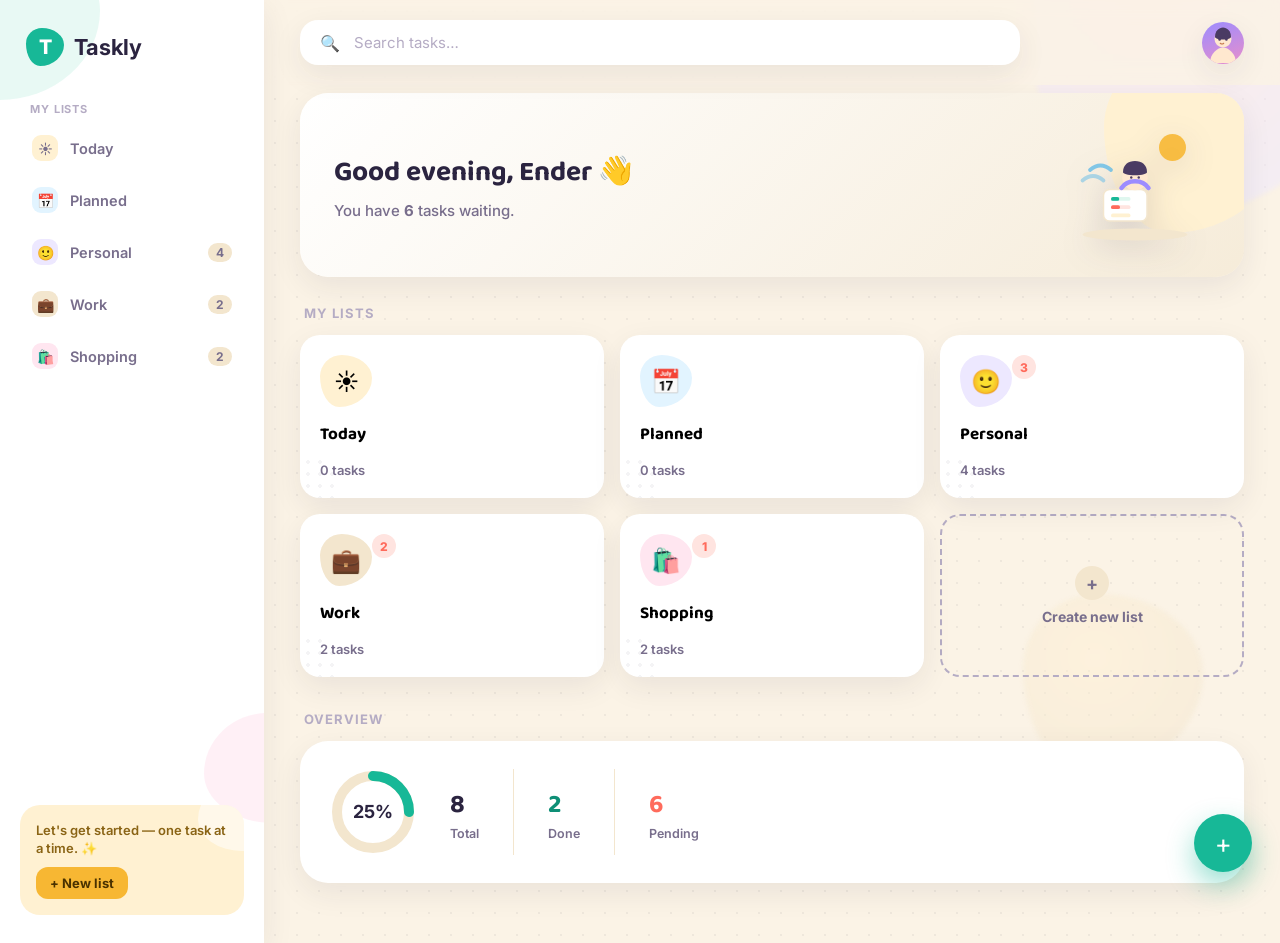
==== frontend/index.html @ c22b051a "refactor: full project restructure — web-first architecture - Remove legacy Python CustomTkinter GUI" ====
<!DOCTYPE html>
<html lang="en">
<head>
  <meta charset="UTF-8">
  <meta name="viewport" content="width=device-width, initial-scale=1.0">
  <title>Taskly — Get Organized Your Life</title>
  <meta name="description" content="Taskly — A beautiful, fast task manager with lists, priorities, due dates, and a premium cream pastel design.">

  <!-- Fonts -->
  <link rel="preconnect" href="https://fonts.googleapis.com">
  <link href="https://fonts.googleapis.com/css2?family=Baloo+2:wght@500;600;700;800&family=Inter:wght@400;500;600;700;800&display=swap" rel="stylesheet">

  <!-- Styles -->
  <link rel="stylesheet" href="style.css">
</head>
<body>

<!-- ─── Ambient Background Decoration ─────────────────────── -->
<div class="bg-decor" aria-hidden="true">
  <span class="b1"></span>
  <span class="b2"></span>
  <span class="b3"></span>
</div>

<!-- ═══════════════════════════════════════════════════════════
     APP SHELL
═══════════════════════════════════════════════════════════ -->
<div id="app">
  <!-- Mobile overlay backdrop -->
  <div class="overlay" id="overlay"></div>

  <!-- ─── Sidebar Navigation ──────────────────────────────── -->
  <aside class="sidebar" id="sidebar">
    <!-- Brand / Logo -->
    <div style="display:flex;align-items:center;">
      <div class="brand">
        <div class="blob mark">T</div>
        <span>Taskly</span>
      </div>
      <button class="drawer-close" id="drawerClose">✕</button>
    </div>

    <!-- My Lists — injected by renderNav() -->
    <div class="nav-group" id="navLists">
      <div class="nav-label">My Lists</div>
    </div>

    <!-- Sidebar footer: motivation + new list button -->
    <div class="sidebar-footer">
      <p id="footerMotivation">Keep the streak going! 🔥</p>
      <button id="addListBtn">+ New list</button>
    </div>
  </aside>

  <!-- ─── Main Column ─────────────────────────────────────── -->
  <div class="main">

    <!-- ─── Topbar ──────────────────────────────────────── -->
    <div class="topbar">
      <div class="topbar-inner">
        <!-- Mobile hamburger -->
        <button class="hamburger" id="hamburger">☰</button>

        <!-- Search bar -->
        <div class="search">
          <span>🔍</span>
          <input type="text" id="searchInput" placeholder="Search tasks…" aria-label="Search tasks">
        </div>

        <div class="spacer"></div>

        <!-- Avatar / Profile trigger -->
        <div class="avatar" id="avatarBtn" title="Ender Profile" role="button" tabindex="0" aria-haspopup="true">
          <svg viewBox="0 0 42 42" xmlns="http://www.w3.org/2000/svg" aria-hidden="true">
            <circle cx="21" cy="17" r="8.5" fill="#FFE8CF"/>
            <path d="M8 41c0-9.4 7.7-15.5 13-15.5S34 31.6 34 41Z" fill="#FFE8CF"/>
            <path d="M13 15c0-6 4-9.5 8-9.5s8 3.5 8 9.5c0 1-3 2.5-8 2.5s-8-1.5-8-2.5Z" fill="#4A3B63"/>
            <circle cx="17.6" cy="17.5" r="1.3" fill="#4A3B63"/>
            <circle cx="24.4" cy="17.5" r="1.3" fill="#4A3B63"/>
            <path d="M18.3 21.3c.9.7 2.6.7 3.4 0" stroke="#C77B4F" stroke-width="1.2" stroke-linecap="round" fill="none"/>
          </svg>
        </div>

        <!-- ─── Profile Popover Dropdown ────────────────── -->
        <div class="profile-popover" id="profilePopover" role="menu" aria-label="Profile menu">
          <!-- User info header -->
          <div class="profile-header">
            <div class="avatar-lg" aria-hidden="true">
              <svg viewBox="0 0 42 42" xmlns="http://www.w3.org/2000/svg">
                <circle cx="21" cy="17" r="8.5" fill="#FFE8CF"/>
                <path d="M8 41c0-9.4 7.7-15.5 13-15.5S34 31.6 34 41Z" fill="#FFE8CF"/>
                <path d="M13 15c0-6 4-9.5 8-9.5s8 3.5 8 9.5c0 1-3 2.5-8 2.5s-8-1.5-8-2.5Z" fill="#4A3B63"/>
                <circle cx="17.6" cy="17.5" r="1.3" fill="#4A3B63"/>
                <circle cx="24.4" cy="17.5" r="1.3" fill="#4A3B63"/>
                <path d="M18.3 21.3c.9.7 2.6.7 3.4 0" stroke="#C77B4F" stroke-width="1.2" stroke-linecap="round" fill="none"/>
              </svg>
            </div>
            <div class="profile-info">
              <h4 id="popoverName">Ender <span class="pro-badge">PRO</span></h4>
              <p id="popoverEmail">ender@taskly.app</p>
            </div>
          </div>

          <!-- Stats: streak & focus score -->
          <div class="profile-stats">
            <div class="p-stat">
              <span class="p-stat-val">🔥 5 Days</span>
              <span class="p-stat-lbl">Streak</span>
            </div>
            <div class="p-stat-divider"></div>
            <div class="p-stat">
              <span class="p-stat-val" id="popoverCompletion">⚡ 85%</span>
              <span class="p-stat-lbl">Focus Score</span>
            </div>
          </div>

          <!-- Menu items -->
          <div class="profile-menu">
            <button class="profile-item" onclick="openAccountModal()" id="btn-account-settings">
              <span class="p-ic">👤</span> Account Settings
            </button>
            <button class="profile-item" onclick="openShortcutsModal()" id="btn-keyboard-shortcuts">
              <span class="p-ic">⌨️</span> Keyboard Shortcuts
            </button>
            <button class="profile-item" onclick="toggleThemeNotice()" id="btn-theme-preset">
              <span class="p-ic">🎨</span> Theme Preset <span class="p-tag">Cream Pastel</span>
            </button>
            <div class="p-divider"></div>
            <button class="profile-item danger" onclick="confirmSignOut()" id="btn-sign-out">
              <span class="p-ic">🚪</span> Sign Out
            </button>
          </div>
        </div>
        <!-- /Profile Popover -->

      </div>
    </div>
    <!-- /Topbar -->

    <!-- ─── Main Content — injected by render() ─────────── -->
    <div class="content" id="content">
      <!-- Dashboard or List Detail view rendered here -->
    </div>

  </div>
  <!-- /Main Column -->

  <!-- ─── Floating Action Button ───────────────────────────── -->
  <button class="fab" id="fab" title="Add task or go to a list" aria-label="Add task">+</button>

</div>
<!-- /App Shell -->


<!-- ═══════════════════════════════════════════════════════════
     MODALS
═══════════════════════════════════════════════════════════ -->

<!-- ─── New List Modal ───────────────────────────────────── -->
<div class="modal-overlay" id="newListModal" role="dialog" aria-modal="true" aria-labelledby="newListModalTitle">
  <div class="modal">
    <button class="modal-close" onclick="closeModal('newListModal')" aria-label="Close">✕</button>
    <h2 id="newListModalTitle">Create New List ✨</h2>
    <p class="sub">Give your list a name and choose an icon.</p>

    <div class="field-group">
      <div class="field-label">List Name</div>
      <input class="field-input" id="newListName" placeholder="e.g. Health, Finance, Travel…" maxlength="32" aria-label="List name">
    </div>

    <div class="field-group">
      <div class="field-label">Pick an Icon</div>
      <div id="emojiPicker" style="display:flex;flex-wrap:wrap;gap:8px;" role="group" aria-label="Emoji picker">
        <!-- Emoji buttons injected by openNewListModal() -->
      </div>
    </div>

    <div class="modal-actions">
      <button class="btn-ghost" onclick="closeModal('newListModal')">Cancel</button>
      <button class="btn-primary" onclick="createList()" id="btn-create-list">Create List</button>
    </div>
  </div>
</div>

<!-- ─── Add / Edit Task Modal ────────────────────────────── -->
<div class="modal-overlay" id="taskModal" role="dialog" aria-modal="true" aria-labelledby="taskModalTitle">
  <div class="modal">
    <button class="modal-close" onclick="closeModal('taskModal')" aria-label="Close">✕</button>
    <h2 id="taskModalTitle">Add New Task</h2>
    <p class="sub" id="taskModalSub">Fill in the details below.</p>

    <div class="field-group">
      <div class="field-label">Task Title</div>
      <input class="field-input" id="modalTaskTitle" placeholder="What needs to be done?" maxlength="120" aria-label="Task title">
    </div>

    <div class="field-group">
      <div class="field-label">Priority</div>
      <div class="prio-pills" role="group" aria-label="Task priority">
        <button class="prio-pill" data-p="Low"    onclick="selectPrio(this)" id="prio-low">🟢 Low</button>
        <button class="prio-pill selected" data-p="Medium" onclick="selectPrio(this)" id="prio-medium">🟡 Medium</button>
        <button class="prio-pill" data-p="High"   onclick="selectPrio(this)" id="prio-high">🔴 High</button>
      </div>
    </div>

    <div class="field-group">
      <div class="field-label">Due Date <span style="font-weight:400;text-transform:none;letter-spacing:0;">(optional)</span></div>
      <input class="field-input" id="modalTaskDue" type="date" aria-label="Due date">
    </div>

    <!-- Hidden: stores ID when editing an existing task -->
    <input type="hidden" id="editingTaskId">

    <div class="modal-actions">
      <button class="btn-ghost" onclick="closeModal('taskModal')">Cancel</button>
      <button class="btn-primary" onclick="saveTaskFromModal()" id="btn-save-task">Save Task</button>
    </div>
  </div>
</div>

<!-- ─── Confirm Delete Modal ─────────────────────────────── -->
<div class="modal-overlay" id="confirmModal" role="dialog" aria-modal="true" aria-labelledby="confirmTitle">
  <div class="modal" style="max-width:380px;">
    <h2 id="confirmTitle">Delete?</h2>
    <p class="sub" id="confirmMsg">This action cannot be undone.</p>
    <div class="modal-actions">
      <button class="btn-ghost" onclick="closeModal('confirmModal')">Cancel</button>
      <button class="btn-danger" id="confirmYesBtn">Delete</button>
    </div>
  </div>
</div>

<!-- ─── Account Settings Modal ───────────────────────────── -->
<div class="modal-overlay" id="accountModal" role="dialog" aria-modal="true" aria-labelledby="accountModalTitle">
  <div class="modal">
    <button class="modal-close" onclick="closeModal('accountModal')" aria-label="Close">✕</button>
    <h2 id="accountModalTitle">Account Settings 👤</h2>
    <p class="sub">Update your profile info.</p>

    <div class="field-group">
      <div class="field-label">Display Name</div>
      <input class="field-input" id="accountNameInput" value="Ender" maxlength="32" aria-label="Display name">
    </div>

    <div class="field-group">
      <div class="field-label">Email Address</div>
      <input class="field-input" id="accountEmailInput" value="ender@taskly.app" maxlength="48" aria-label="Email address">
    </div>

    <div class="modal-actions">
      <button class="btn-ghost" onclick="closeModal('accountModal')">Cancel</button>
      <button class="btn-primary" onclick="saveAccountSettings()" id="btn-save-account">Save Changes</button>
    </div>
  </div>
</div>

<!-- ─── Keyboard Shortcuts Modal ─────────────────────────── -->
<div class="modal-overlay" id="shortcutsModal" role="dialog" aria-modal="true" aria-labelledby="shortcutsModalTitle">
  <div class="modal" style="max-width:400px;">
    <button class="modal-close" onclick="closeModal('shortcutsModal')" aria-label="Close">✕</button>
    <h2 id="shortcutsModalTitle">Keyboard Shortcuts ⌨️</h2>
    <p class="sub">Speed up your workflow.</p>

    <div class="shortcut-row">
      <span class="s-lbl">Add New Task</span>
      <kbd>N</kbd>
    </div>
    <div class="shortcut-row">
      <span class="s-lbl">Focus Search Bar</span>
      <kbd>/</kbd>
    </div>
    <div class="shortcut-row">
      <span class="s-lbl">Return to Dashboard / Clear</span>
      <kbd>Esc</kbd>
    </div>
    <div class="shortcut-row">
      <span class="s-lbl">Submit Modal / Form</span>
      <kbd>Enter</kbd>
    </div>

    <div class="modal-actions">
      <button class="btn-primary" style="width:100%;" onclick="closeModal('shortcutsModal')" id="btn-shortcuts-got-it">Got it!</button>
    </div>
  </div>
</div>


<!-- ─── App Logic ─────────────────────────────────────────── -->
<script src="app.js"></script>

</body>
</html>
---- frontend/style.css ----
/* ═══════════════════════════════════════════════════════════
   TASKLY — Design System & Styles
   Cream Pastel Theme
═══════════════════════════════════════════════════════════ */

/* ─── Design Tokens ───────────────────────────────────────── */
:root {
  --cream: #FBF3E6;
  --cream-deep: #F3E6CE;
  --white: #FFFFFF;
  --ink: #2B2440;
  --ink-soft: #786E8C;
  --ink-faint: #B5ACC4;
  --teal: #17B897;
  --teal-deep: #0E8F76;
  --teal-tint: #DFF7EF;
  --coral: #FF6B5C;
  --coral-tint: #FFE4E0;
  --amber: #F7B733;
  --amber-tint: #FFF1D2;
  --lilac: #9C8CFF;
  --lilac-tint: #EDE8FF;
  --sky: #4FB3E8;
  --sky-tint: #E2F4FF;
  --pink: #FF8FBB;
  --pink-tint: #FFE6F0;
  --radius-lg: 28px;
  --radius-md: 20px;
  --radius-sm: 14px;
  --shadow-soft: 0 10px 30px rgba(43, 36, 64, 0.08);
  --shadow-pop: 0 16px 40px rgba(43, 36, 64, 0.14);
}

/* ─── Reset & Base ────────────────────────────────────────── */
* { box-sizing: border-box; }
html, body { margin: 0; padding: 0; }
body {
  background:
    radial-gradient(circle, rgba(43, 36, 64, .06) 1.4px, transparent 1.4px) 0 0 / 22px 22px,
    var(--cream);
  font-family: 'Inter', sans-serif;
  color: var(--ink);
  -webkit-font-smoothing: antialiased;
  position: relative;
}
h1, h2, h3, .display { font-family: 'Baloo 2', sans-serif; }
button { font-family: inherit; cursor: pointer; border: none; background: none; }
input, select { font-family: inherit; }

/* ─── Ambient Background Blobs ───────────────────────────── */
.bg-decor {
  position: fixed; inset: 0; z-index: 0; overflow: hidden; pointer-events: none;
}
.bg-decor span {
  position: absolute; display: block;
  border-radius: 42% 58% 63% 37% / 41% 44% 56% 59%;
  filter: blur(2px); opacity: .5;
}
.bg-decor span.b1 {
  width: 340px; height: 340px; top: -120px; right: -90px;
  background: radial-gradient(circle at 35% 30%, var(--pink-tint), var(--lilac-tint) 70%);
}
.bg-decor span.b2 {
  width: 260px; height: 260px; bottom: -100px; left: -80px;
  background: radial-gradient(circle at 40% 35%, var(--teal-tint), var(--sky-tint) 75%);
}
.bg-decor span.b3 {
  width: 180px; height: 180px; bottom: 14%; right: 6%;
  background: radial-gradient(circle at 40% 35%, var(--amber-tint), var(--cream-deep) 75%);
  opacity: .45;
}
#app { position: relative; z-index: 1; }

/* ─── Blob Badge Shapes ───────────────────────────────────── */
.blob {
  border-radius: 42% 58% 63% 37% / 41% 44% 56% 59%;
  display: flex; align-items: center; justify-content: center;
  transition: border-radius .5s ease, transform .35s ease;
  flex-shrink: 0;
}
.blob:hover {
  border-radius: 58% 42% 37% 63% / 55% 60% 40% 45%;
  transform: rotate(-4deg) scale(1.04);
}

/* ─── App Shell ───────────────────────────────────────────── */
#app { display: flex; min-height: 100vh; }

/* ─── Sidebar ─────────────────────────────────────────────── */
.sidebar {
  width: 264px; flex-shrink: 0;
  background: var(--white);
  padding: 28px 20px;
  display: flex; flex-direction: column; gap: 26px;
  box-shadow: var(--shadow-soft);
  position: relative; z-index: 20;
  overflow: hidden;
}
.sidebar::before {
  content: ""; position: absolute; top: -60px; left: -60px;
  width: 160px; height: 160px;
  background: var(--teal-tint);
  border-radius: 42% 58% 63% 37% / 41% 44% 56% 59%;
  z-index: 0; opacity: .7;
}
.sidebar::after {
  content: ""; position: absolute; bottom: 120px; right: -50px;
  width: 110px; height: 110px;
  background: var(--pink-tint);
  border-radius: 58% 42% 37% 63% / 55% 60% 40% 45%;
  z-index: 0; opacity: .6;
}
.sidebar > * { position: relative; z-index: 1; }

/* Brand */
.brand { display: flex; align-items: center; gap: 10px; padding: 0 6px; }
.brand .mark {
  width: 38px; height: 38px; background: var(--teal);
  color: white; font-size: 20px; font-weight: 800;
}
.brand span { font-size: 22px; font-weight: 700; }

/* Nav */
.nav-group { display: flex; flex-direction: column; gap: 4px; }
.nav-label {
  font-size: 11px; font-weight: 700; letter-spacing: .08em;
  color: var(--ink-faint); text-transform: uppercase; margin: 10px 10px 4px;
}
.nav-item {
  display: flex; align-items: center; gap: 12px;
  padding: 11px 12px; border-radius: 14px;
  font-weight: 600; font-size: 14.5px; color: var(--ink-soft);
  transition: background .2s ease, color .2s ease;
  text-align: left; width: 100%;
}
.nav-item .ic {
  width: 26px; height: 26px; border-radius: 9px;
  display: flex; align-items: center; justify-content: center;
  font-size: 14px; flex-shrink: 0;
}
.nav-item:hover { background: var(--cream); color: var(--ink); }
.nav-item.active { background: var(--teal-tint); color: var(--teal-deep); }
.nav-item .count {
  margin-left: auto; font-size: 12px; font-weight: 700;
  background: var(--cream-deep); color: var(--ink-soft);
  padding: 2px 8px; border-radius: 20px;
}
.nav-item.active .count { background: var(--teal); color: white; }
.nav-item .del-list {
  margin-left: auto; opacity: 0; font-size: 13px;
  color: var(--ink-faint); padding: 2px 5px; border-radius: 6px;
  transition: opacity .15s, color .15s;
}
.nav-item:hover .del-list { opacity: 1; }
.nav-item .del-list:hover { color: var(--coral); }

/* Sidebar footer */
.sidebar-footer {
  margin-top: auto; background: var(--amber-tint);
  border-radius: var(--radius-md); padding: 16px;
  position: relative; overflow: hidden;
}
.sidebar-footer::after {
  content: ""; position: absolute; top: -24px; right: -24px;
  width: 70px; height: 70px;
  background: rgba(255, 255, 255, .55);
  border-radius: 58% 42% 37% 63% / 55% 60% 40% 45%;
}
.sidebar-footer p {
  margin: 0 0 10px; font-size: 13px; font-weight: 600;
  color: #8A6415; line-height: 1.4; position: relative; z-index: 1;
}
.sidebar-footer button {
  background: var(--amber); color: #4A3200; font-weight: 700;
  font-size: 13px; padding: 8px 14px; border-radius: 12px;
  position: relative; z-index: 1; transition: transform .15s;
}
.sidebar-footer button:hover { transform: scale(1.04); }

/* Drawer / mobile toggle */
.drawer-close, .hamburger { display: none; }

/* ─── Main Column ─────────────────────────────────────────── */
.main { flex: 1; min-width: 0; display: flex; flex-direction: column; }

/* ─── Topbar ──────────────────────────────────────────────── */
.topbar {
  position: sticky; top: 0;
  background: rgba(251, 243, 230, .85); backdrop-filter: blur(10px);
  z-index: 10; padding: 20px 0;
}
.topbar-inner {
  display: flex; align-items: center; gap: 16px;
  padding: 0 36px; max-width: 1080px; width: 100%; margin: 0 auto;
}
.search {
  flex: 1; max-width: 720px; display: flex; align-items: center; gap: 12px;
  background: var(--white); border-radius: 18px; padding: 12px 20px;
  box-shadow: var(--shadow-soft); transition: max-width .2s, box-shadow .2s;
}
.search:focus-within { box-shadow: var(--shadow-pop); }
.search input {
  border: none; outline: none; background: none;
  font-size: 15px; width: 100%; color: var(--ink);
}
.search input::placeholder { color: var(--ink-faint); }
.topbar .spacer { flex: 0.2; }

/* Avatar */
.avatar {
  width: 42px; height: 42px; border-radius: 50%;
  background: linear-gradient(160deg, var(--lilac) 0%, var(--pink) 130%);
  display: flex; align-items: center; justify-content: center;
  box-shadow: var(--shadow-soft); flex-shrink: 0; overflow: hidden;
  cursor: pointer; transition: transform .2s ease, box-shadow .2s ease;
}
.avatar:hover { transform: scale(1.08); box-shadow: var(--shadow-pop); }

/* ─── Profile Popover Dropdown ────────────────────────────── */
.profile-popover {
  position: absolute; top: 74px; right: 36px; width: 310px;
  background: var(--white); border-radius: var(--radius-lg);
  padding: 20px; box-shadow: var(--shadow-pop);
  z-index: 100; display: none; flex-direction: column; gap: 14px;
  animation: popIn .22s cubic-bezier(.2, .9, .3, 1) both;
  border: 1px solid rgba(43, 36, 64, 0.06);
}
.profile-popover.open { display: flex; }
@keyframes popIn {
  from { opacity: 0; transform: translateY(-8px) scale(.95); }
  to   { opacity: 1; transform: none; }
}
.profile-header { display: flex; align-items: center; gap: 12px; }
.avatar-lg {
  width: 48px; height: 48px; border-radius: 50%;
  background: linear-gradient(160deg, var(--lilac) 0%, var(--pink) 130%);
  display: flex; align-items: center; justify-content: center;
  flex-shrink: 0; overflow: hidden; box-shadow: var(--shadow-soft);
}
.avatar-lg svg { width: 100%; height: 100%; display: block; }
.profile-info h4 { margin: 0; font-size: 15.5px; display: flex; align-items: center; gap: 6px; }
.pro-badge {
  font-size: 9px; font-weight: 800; background: var(--amber-tint); color: #8A6415;
  padding: 2px 6px; border-radius: 8px; letter-spacing: .04em;
}
.profile-info p { margin: 2px 0 0; font-size: 12px; color: var(--ink-soft); font-weight: 500; }
.profile-stats {
  display: flex; align-items: center; justify-content: space-around;
  background: var(--cream); border-radius: 16px; padding: 10px 12px;
}
.p-stat { display: flex; flex-direction: column; align-items: center; }
.p-stat-val { font-size: 13px; font-weight: 700; color: var(--ink); }
.p-stat-lbl { font-size: 10.5px; color: var(--ink-soft); font-weight: 600; }
.p-stat-divider { width: 1px; height: 24px; background: var(--cream-deep); }
.profile-menu { display: flex; flex-direction: column; gap: 2px; }
.profile-item {
  display: flex; align-items: center; gap: 10px; padding: 10px 12px;
  border-radius: 12px; font-size: 13.5px; font-weight: 600; color: var(--ink-soft);
  transition: background .15s, color .15s; width: 100%; text-align: left;
}
.profile-item:hover { background: var(--cream); color: var(--ink); }
.profile-item.danger:hover { background: var(--coral-tint); color: var(--coral); }
.profile-item .p-ic { font-size: 15px; }
.profile-item .p-tag {
  margin-left: auto; font-size: 10.5px; background: var(--teal-tint);
  color: var(--teal-deep); padding: 2px 8px; border-radius: 10px; font-weight: 700;
}
.p-divider { height: 1px; background: var(--cream-deep); margin: 4px 0; }
.shortcut-row {
  display: flex; align-items: center; justify-content: space-between;
  padding: 10px 12px; background: var(--cream); border-radius: 12px; margin-bottom: 8px;
}
.shortcut-row .s-lbl { font-size: 13px; font-weight: 600; color: var(--ink); }
.shortcut-row kbd {
  background: var(--white); box-shadow: 0 2px 4px rgba(43, 36, 64, .1);
  padding: 4px 8px; border-radius: 6px; font-family: inherit;
  font-weight: 700; font-size: 12px; color: var(--teal-deep);
}

/* ─── Content Area ────────────────────────────────────────── */
.content {
  padding: 8px 36px 60px;
  max-width: 1080px; width: 100%; margin: 0 auto;
}

/* ─── Dashboard: Hero ─────────────────────────────────────── */
.hero {
  background: linear-gradient(135deg, var(--white) 0%, var(--cream-deep) 130%);
  border-radius: var(--radius-lg); padding: 32px 34px;
  display: flex; align-items: center; justify-content: space-between; gap: 24px;
  box-shadow: var(--shadow-soft); margin-bottom: 28px;
  position: relative; overflow: hidden;
}
.hero::after {
  content: ""; position: absolute; right: -40px; top: -40px;
  width: 180px; height: 180px;
  background: var(--amber-tint);
  border-radius: 42% 58% 63% 37% / 41% 44% 56% 59%; z-index: 0;
}
.hero-text { position: relative; z-index: 1; }
.hero-text h1 { margin: 0 0 6px; font-size: 28px; }
.hero-text p { margin: 0; color: var(--ink-soft); font-size: 15px; font-weight: 500; }
.hero-emoji {
  position: relative; z-index: 1;
  filter: drop-shadow(0 8px 16px rgba(43, 36, 64, .15)); flex-shrink: 0;
}
.hero-emoji svg { width: 150px; height: 120px; display: block; }

/* ─── Section Title ───────────────────────────────────────── */
.section-title {
  font-size: 13px; font-weight: 700; letter-spacing: .08em;
  text-transform: uppercase; color: var(--ink-faint); margin: 0 0 14px 4px;
}

/* ─── Dashboard: Lists Grid ───────────────────────────────── */
.lists-grid {
  display: grid; grid-template-columns: repeat(auto-fill, minmax(230px, 1fr));
  gap: 16px; margin-bottom: 34px;
}
.list-card {
  background: var(--white); border-radius: var(--radius-md); padding: 20px;
  display: flex; flex-direction: column; gap: 14px;
  box-shadow: var(--shadow-soft); cursor: pointer; text-align: left;
  transition: transform .2s ease, box-shadow .2s ease;
  position: relative; overflow: hidden;
}
.list-card::after {
  content: ""; position: absolute; bottom: -22px; left: -22px;
  width: 64px; height: 64px;
  background: radial-gradient(circle, rgba(43, 36, 64, .05) 1.6px, transparent 1.6px) 0 0 / 12px 12px;
  border-radius: 50%; pointer-events: none;
}
.list-card:hover { transform: translateY(-4px); box-shadow: var(--shadow-pop); }
.list-card .blob { width: 52px; height: 52px; font-size: 24px; position: relative; z-index: 1; }
.list-card h3 { margin: 0; font-size: 17px; position: relative; z-index: 1; }
.list-card .meta {
  display: flex; align-items: center; justify-content: space-between;
  position: relative; z-index: 1;
}
.list-card > div { position: relative; z-index: 1; }
.list-card .meta span { font-size: 13px; color: var(--ink-soft); font-weight: 600; }
.list-card .badge {
  background: var(--coral-tint); color: var(--coral); font-weight: 800;
  font-size: 12px; width: 24px; height: 24px; border-radius: 50%;
  display: flex; align-items: center; justify-content: center;
}
.list-card .del-card {
  position: absolute; top: 12px; right: 12px; opacity: 0;
  width: 26px; height: 26px; border-radius: 8px;
  background: var(--coral-tint); color: var(--coral);
  font-size: 12px; font-weight: 800;
  display: flex; align-items: center; justify-content: center;
  transition: opacity .2s; z-index: 2;
}
.list-card:hover .del-card { opacity: 1; }
.new-list-card {
  border: 2px dashed var(--ink-faint); border-radius: var(--radius-md);
  display: flex; flex-direction: column; align-items: center; justify-content: center; gap: 8px;
  padding: 20px; color: var(--ink-soft); font-weight: 700; font-size: 14px;
  background: transparent; min-height: 120px; transition: all .2s ease;
}
.new-list-card:hover { border-color: var(--teal); color: var(--teal-deep); background: var(--teal-tint); }
.new-list-card .plus-ic {
  width: 34px; height: 34px; border-radius: 50%;
  background: var(--cream-deep); display: flex; align-items: center; justify-content: center;
  font-size: 18px;
}

/* ─── Dashboard: Overview Card ────────────────────────────── */
.overview-card {
  background: var(--white); border-radius: var(--radius-lg); padding: 28px 30px;
  box-shadow: var(--shadow-soft); display: flex; align-items: center; gap: 34px; flex-wrap: wrap;
}
.ring-wrap { display: flex; align-items: center; gap: 16px; }
.stat { display: flex; flex-direction: column; }
.stat .num { font-family: 'Baloo 2'; font-size: 26px; font-weight: 700; }
.stat .lbl { font-size: 12.5px; color: var(--ink-soft); font-weight: 600; }
.stat.done .num { color: var(--teal-deep); }
.stat.pending .num { color: var(--coral); }
.overview-divider { width: 1px; align-self: stretch; background: var(--cream-deep); }

/* ─── List Detail: Header ─────────────────────────────────── */
.list-header {
  display: flex; align-items: center; justify-content: space-between;
  gap: 18px; margin-bottom: 22px; flex-wrap: wrap;
}
.btn-delete-list {
  background: var(--coral-tint); color: var(--coral);
  font-weight: 700; font-size: 13px; padding: 9px 16px; border-radius: 14px;
  display: flex; align-items: center; gap: 6px; transition: all .15s ease;
}
.btn-delete-list:hover {
  background: var(--coral); color: white;
  transform: scale(1.03); box-shadow: var(--shadow-soft);
}
.btn-clear-list {
  background: var(--white); color: var(--ink-soft);
  font-weight: 700; font-size: 13px; padding: 9px 16px; border-radius: 14px;
  display: flex; align-items: center; gap: 6px; transition: all .15s ease;
  box-shadow: var(--shadow-soft);
}
.btn-clear-list:hover { background: var(--coral-tint); color: var(--coral); }
.back-btn {
  display: flex; align-items: center; gap: 6px;
  font-weight: 700; font-size: 14px; color: var(--ink-soft); padding: 8px 4px;
}
.back-btn:hover { color: var(--ink); }
.list-header .blob { width: 58px; height: 58px; font-size: 26px; }
.list-header h2 { margin: 0; font-size: 24px; }
.list-header .sub { margin: 2px 0 0; color: var(--ink-soft); font-size: 13.5px; font-weight: 600; }

/* ─── List Detail: Tabs ───────────────────────────────────── */
.tabs {
  display: flex; gap: 6px; background: var(--white);
  padding: 5px; border-radius: 16px; box-shadow: var(--shadow-soft);
  width: fit-content; margin-bottom: 20px;
}
.tab {
  padding: 9px 20px; border-radius: 12px; font-weight: 700;
  font-size: 13.5px; color: var(--ink-soft); transition: background .2s, color .2s;
}
.tab.active { background: var(--teal); color: white; }
.tab:hover:not(.active) { background: var(--cream); }

/* ─── Task List & Rows ────────────────────────────────────── */
.task-list { display: flex; flex-direction: column; gap: 12px; }
.task-row {
  background: var(--white); border-radius: var(--radius-md);
  padding: 16px 18px; display: flex; align-items: center; gap: 14px;
  box-shadow: var(--shadow-soft); transition: box-shadow .2s ease, opacity .2s ease;
  border-left: 5px solid transparent;
}
.task-row:hover { box-shadow: var(--shadow-pop); }
.task-row.priority-High   { border-left-color: var(--coral); }
.task-row.priority-Medium { border-left-color: var(--amber); }
.task-row.priority-Low    { border-left-color: var(--teal); }

/* Checkbox */
.checkbox {
  width: 26px; height: 26px; border-radius: 50%;
  border: 2.5px solid var(--ink-faint);
  display: flex; align-items: center; justify-content: center; flex-shrink: 0;
  transition: all .2s ease; font-size: 13px; color: white;
}
.checkbox.checked { background: var(--teal); border-color: var(--teal); }

/* Task body */
.task-body { flex: 1; min-width: 0; }
.task-title { font-weight: 700; font-size: 15px; margin: 0 0 6px; transition: color .2s ease; }
.task-row.done .task-title { text-decoration: line-through; color: var(--ink-faint); }
.pill {
  display: inline-block; font-size: 11px; font-weight: 800;
  padding: 4px 10px; border-radius: 20px; letter-spacing: .02em;
}
.pill.High   { background: var(--coral-tint); color: var(--coral); }
.pill.Medium { background: var(--amber-tint); color: #8A6415; }
.pill.Low    { background: var(--teal-tint); color: var(--teal-deep); }
.task-due { font-size: 11.5px; color: var(--ink-faint); font-weight: 500; margin-left: 6px; }
.task-due.overdue { color: var(--coral); font-weight: 700; }

/* Task actions */
.task-actions { display: flex; align-items: center; gap: 6px; }
.icon-btn {
  width: 32px; height: 32px; border-radius: 10px;
  display: flex; align-items: center; justify-content: center;
  color: var(--ink-faint); transition: all .2s ease; font-size: 14px;
}
.icon-btn:hover { background: var(--coral-tint); color: var(--coral); }
.icon-btn.edit-btn:hover { background: var(--teal-tint); color: var(--teal-deep); }

/* Empty state */
.empty-state { text-align: center; padding: 60px 20px; color: var(--ink-soft); }
.empty-state .em { margin-bottom: 6px; }
.empty-state .em svg { width: 120px; height: 100px; }
.empty-state p { font-weight: 600; margin: 0; }

/* ─── Add Task Row ────────────────────────────────────────── */
.add-row {
  background: var(--white); border-radius: var(--radius-md); padding: 12px 14px;
  display: flex; gap: 10px; align-items: center;
  box-shadow: var(--shadow-soft); margin-bottom: 16px;
  border: 2px solid transparent; transition: border-color .2s;
}
.add-row:focus-within { border-color: var(--teal); }
.add-row input {
  flex: 1; border: none; outline: none;
  font-size: 14.5px; padding: 8px 4px; background: none; color: var(--ink);
}
.add-row select {
  border: none; outline: none; background: var(--cream);
  border-radius: 10px; padding: 8px 10px;
  font-weight: 700; font-size: 12.5px; color: var(--ink-soft);
}
.add-row input.due-input { flex: 0 0 130px; font-size: 13px; color: var(--ink-soft); }
.add-row button.submit {
  background: var(--teal); color: white; font-weight: 700;
  font-size: 13.5px; padding: 9px 18px; border-radius: 12px; flex-shrink: 0;
  transition: transform .15s, background .15s;
}
.add-row button.submit:hover { background: var(--teal-deep); transform: scale(1.03); }

/* ─── Floating Action Button ──────────────────────────────── */
.fab {
  position: fixed; bottom: 28px; right: 28px;
  width: 58px; height: 58px; border-radius: 50%;
  background: var(--teal); color: white; font-size: 26px;
  display: flex; align-items: center; justify-content: center;
  box-shadow: 0 12px 28px rgba(23, 184, 151, .45);
  z-index: 30; transition: transform .2s ease;
}
.fab:hover { transform: scale(1.08) rotate(90deg); }

/* ─── Modals ──────────────────────────────────────────────── */
.modal-overlay {
  display: none; position: fixed; inset: 0; z-index: 100;
  background: rgba(43, 36, 64, .45); backdrop-filter: blur(4px);
  align-items: center; justify-content: center;
}
.modal-overlay.open { display: flex; }
.modal {
  background: var(--white); border-radius: var(--radius-lg);
  padding: 36px; width: 100%; max-width: 440px;
  box-shadow: var(--shadow-pop);
  position: relative; animation: modalIn .25s cubic-bezier(.2, .9, .3, 1) both;
}
@keyframes modalIn {
  from { opacity: 0; transform: scale(.93) translateY(8px); }
  to   { opacity: 1; transform: none; }
}
.modal h2 { margin: 0 0 6px; font-size: 22px; }
.modal .sub { margin: 0 0 24px; color: var(--ink-soft); font-size: 14px; }
.modal-close {
  position: absolute; top: 18px; right: 18px;
  width: 34px; height: 34px; border-radius: 50%;
  background: var(--cream); font-size: 16px;
  display: flex; align-items: center; justify-content: center;
  color: var(--ink-soft); transition: background .15s;
}
.modal-close:hover { background: var(--coral-tint); color: var(--coral); }
.field-group { display: flex; flex-direction: column; gap: 6px; margin-bottom: 16px; }
.field-label {
  font-size: 12px; font-weight: 700; letter-spacing: .06em;
  text-transform: uppercase; color: var(--ink-faint);
}
.field-input {
  border: 2px solid var(--cream-deep); border-radius: 14px;
  padding: 12px 14px; font-size: 14.5px; color: var(--ink);
  outline: none; transition: border-color .2s; width: 100%;
  background: var(--cream);
}
.field-input:focus { border-color: var(--teal); }
.prio-pills { display: flex; gap: 8px; }
.prio-pill {
  flex: 1; padding: 10px; border-radius: 12px;
  border: 2px solid transparent; font-weight: 700; font-size: 13px; transition: all .2s;
}
.prio-pill[data-p="High"]   { background: var(--coral-tint); color: var(--coral); }
.prio-pill[data-p="Medium"] { background: var(--amber-tint); color: #8A6415; }
.prio-pill[data-p="Low"]    { background: var(--teal-tint); color: var(--teal-deep); }
.prio-pill.selected[data-p="High"]   { border-color: var(--coral); }
.prio-pill.selected[data-p="Medium"] { border-color: var(--amber); }
.prio-pill.selected[data-p="Low"]    { border-color: var(--teal-deep); }
.modal-actions { display: flex; justify-content: flex-end; gap: 10px; margin-top: 24px; }
.btn-ghost {
  background: var(--cream); color: var(--ink-soft);
  font-weight: 700; font-size: 14px; padding: 12px 20px; border-radius: 14px;
  transition: background .15s;
}
.btn-ghost:hover { background: var(--cream-deep); }
.btn-primary {
  background: var(--teal); color: white; font-weight: 700;
  font-size: 14px; padding: 12px 22px; border-radius: 14px;
  transition: background .15s, transform .15s;
}
.btn-primary:hover { background: var(--teal-deep); transform: scale(1.02); }
.btn-danger {
  background: var(--coral-tint); color: var(--coral);
  font-weight: 700; font-size: 14px; padding: 12px 22px; border-radius: 14px;
  transition: background .15s;
}
.btn-danger:hover { background: var(--coral); color: white; }

/* ─── Search Results ──────────────────────────────────────── */
.search-results-title {
  font-size: 12px; font-weight: 700; letter-spacing: .06em;
  text-transform: uppercase; color: var(--ink-faint); margin: 0 0 14px;
}
.search-highlight { background: var(--amber-tint); border-radius: 3px; padding: 0 2px; }

/* ─── Responsive: Mobile Drawer ───────────────────────────── */
.overlay { display: none; }
@media (max-width: 900px) {
  .sidebar {
    position: fixed; top: 0; left: 0; bottom: 0;
    transform: translateX(-100%); transition: transform .3s ease;
    width: 80%; max-width: 300px;
  }
  .sidebar.open { transform: translateX(0); }
  .drawer-close {
    display: flex; margin-left: auto;
    width: 30px; height: 30px; border-radius: 50%;
    background: var(--cream); align-items: center; justify-content: center;
    color: var(--ink-soft);
  }
  .hamburger {
    display: flex; width: 40px; height: 40px; border-radius: 12px;
    background: var(--white); box-shadow: var(--shadow-soft);
    align-items: center; justify-content: center; font-size: 16px; flex-shrink: 0;
  }
  .overlay { display: none; position: fixed; inset: 0; background: rgba(43, 36, 64, .35); z-index: 15; }
  .overlay.show { display: block; }
  .topbar { padding: 12px 0; }
  .topbar-inner { padding: 0 18px; }
  .content { padding: 4px 18px 90px; }
  .hero { padding: 24px 20px; flex-direction: column; align-items: flex-start; gap: 14px; }
  .overview-card { flex-direction: column; align-items: stretch; gap: 18px; }
  .overview-divider { display: none; }
  .lists-grid { grid-template-columns: 1fr 1fr; gap: 12px; }
  .search { max-width: none; }
  .fab { bottom: 20px; right: 20px; width: 52px; height: 52px; font-size: 22px; }
  .add-row .due-input { display: none; }
}
@media (max-width: 520px) {
  .lists-grid { grid-template-columns: 1fr; }
  .hero-text h1 { font-size: 22px; }
  .task-row { padding: 14px; gap: 10px; }
  .list-header h2 { font-size: 20px; }
  .modal { padding: 24px; margin: 16px; }
}
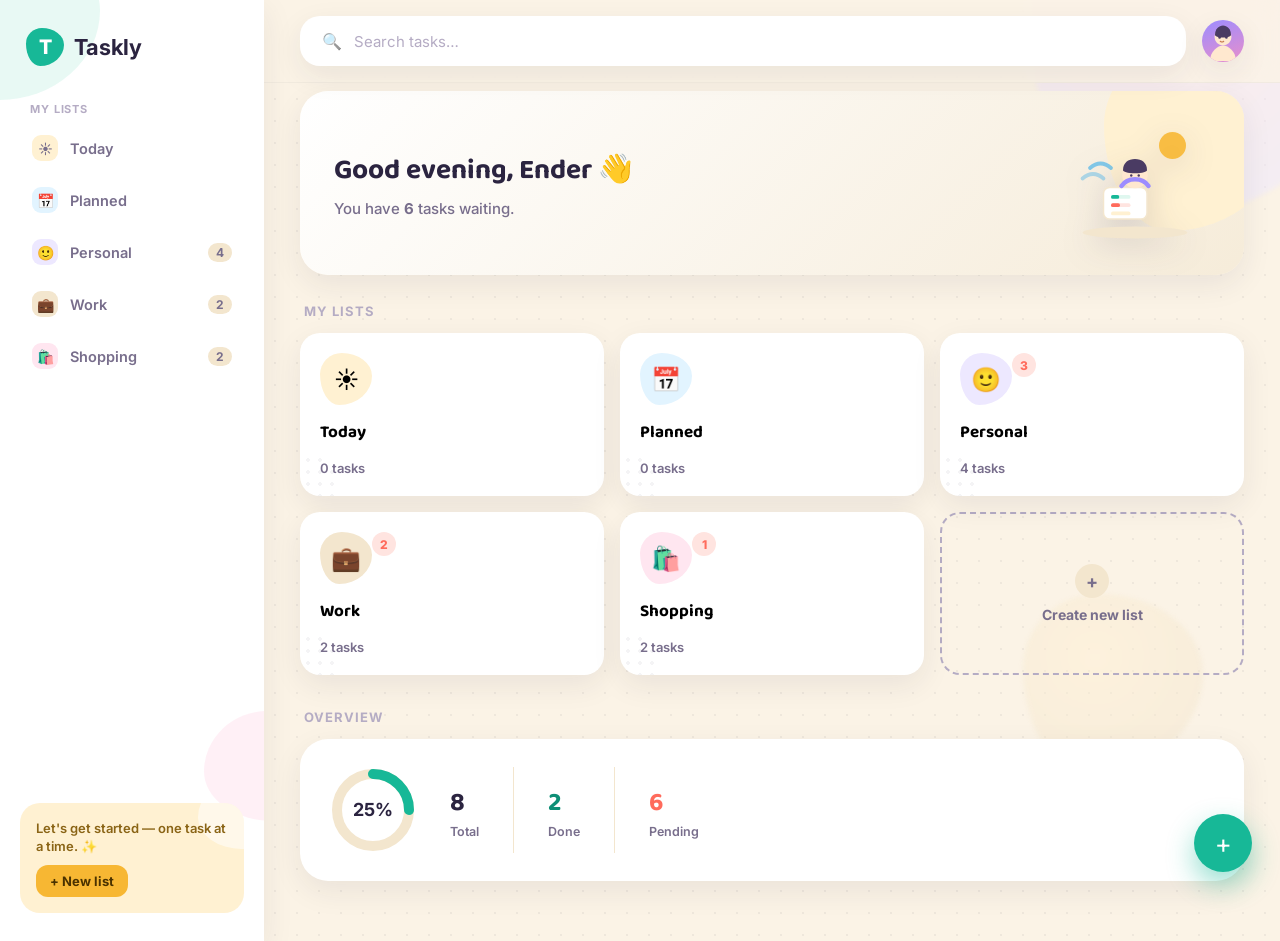
==== commit 76963f8b: "refactor: clean up project, expand searchbar vertically with focus ring, clear button, and updated s" ====
--- a/frontend/index.html
+++ b/frontend/index.html
@@ -63,11 +63,10 @@
 
         <!-- Search bar -->
         <div class="search">
-          <span>🔍</span>
-          <input type="text" id="searchInput" placeholder="Search tasks…" aria-label="Search tasks">
+          <span class="search-icon" aria-hidden="true">🔍</span>
+          <input type="text" id="searchInput" placeholder="Search tasks…" aria-label="Search tasks" autocomplete="off">
+          <button id="searchClearBtn" class="search-clear-btn" title="Clear search" aria-label="Clear search" style="display:none;">✕</button>
         </div>
-
-        <div class="spacer"></div>
 
         <!-- Avatar / Profile trigger -->
         <div class="avatar" id="avatarBtn" title="Ender Profile" role="button" tabindex="0" aria-haspopup="true">
--- a/frontend/style.css
+++ b/frontend/style.css
@@ -186,25 +186,44 @@
 /* ─── Topbar ──────────────────────────────────────────────── */
 .topbar {
   position: sticky; top: 0;
-  background: rgba(251, 243, 230, .85); backdrop-filter: blur(10px);
-  z-index: 10; padding: 20px 0;
+  background: rgba(251, 243, 230, .88); backdrop-filter: blur(12px);
+  -webkit-backdrop-filter: blur(12px);
+  z-index: 10; padding: 16px 0;
+  border-bottom: 1px solid rgba(43, 36, 64, 0.04);
 }
 .topbar-inner {
   display: flex; align-items: center; gap: 16px;
   padding: 0 36px; max-width: 1080px; width: 100%; margin: 0 auto;
 }
 .search {
-  flex: 1; max-width: 720px; display: flex; align-items: center; gap: 12px;
-  background: var(--white); border-radius: 18px; padding: 12px 20px;
-  box-shadow: var(--shadow-soft); transition: max-width .2s, box-shadow .2s;
-}
-.search:focus-within { box-shadow: var(--shadow-pop); }
+  flex: 1; display: flex; align-items: center; gap: 12px;
+  background: var(--white); border-radius: 20px; padding: 13px 20px;
+  min-height: 50px; box-shadow: var(--shadow-soft);
+  border: 2px solid transparent;
+  transition: all .2s cubic-bezier(0.16, 1, 0.3, 1);
+}
+.search:hover { box-shadow: 0 8px 24px rgba(43, 36, 64, 0.09); }
+.search:focus-within {
+  border-color: var(--teal);
+  box-shadow: 0 10px 28px rgba(23, 184, 151, 0.16);
+  background: var(--white);
+}
+.search-icon {
+  font-size: 16px; opacity: 0.65; user-select: none;
+  flex-shrink: 0; display: flex; align-items: center;
+}
 .search input {
   border: none; outline: none; background: none;
-  font-size: 15px; width: 100%; color: var(--ink);
-}
-.search input::placeholder { color: var(--ink-faint); }
-.topbar .spacer { flex: 0.2; }
+  font-size: 15px; font-weight: 500; width: 100%; color: var(--ink); padding: 0;
+}
+.search input::placeholder { color: var(--ink-faint); font-weight: 400; }
+.search-clear-btn {
+  background: var(--cream); color: var(--ink-soft); border: none;
+  border-radius: 50%; width: 22px; height: 22px; font-size: 11px; font-weight: 700;
+  display: flex; align-items: center; justify-content: center;
+  cursor: pointer; transition: all .15s ease; flex-shrink: 0;
+}
+.search-clear-btn:hover { background: var(--coral-tint); color: var(--coral); }
 
 /* Avatar */
 .avatar {
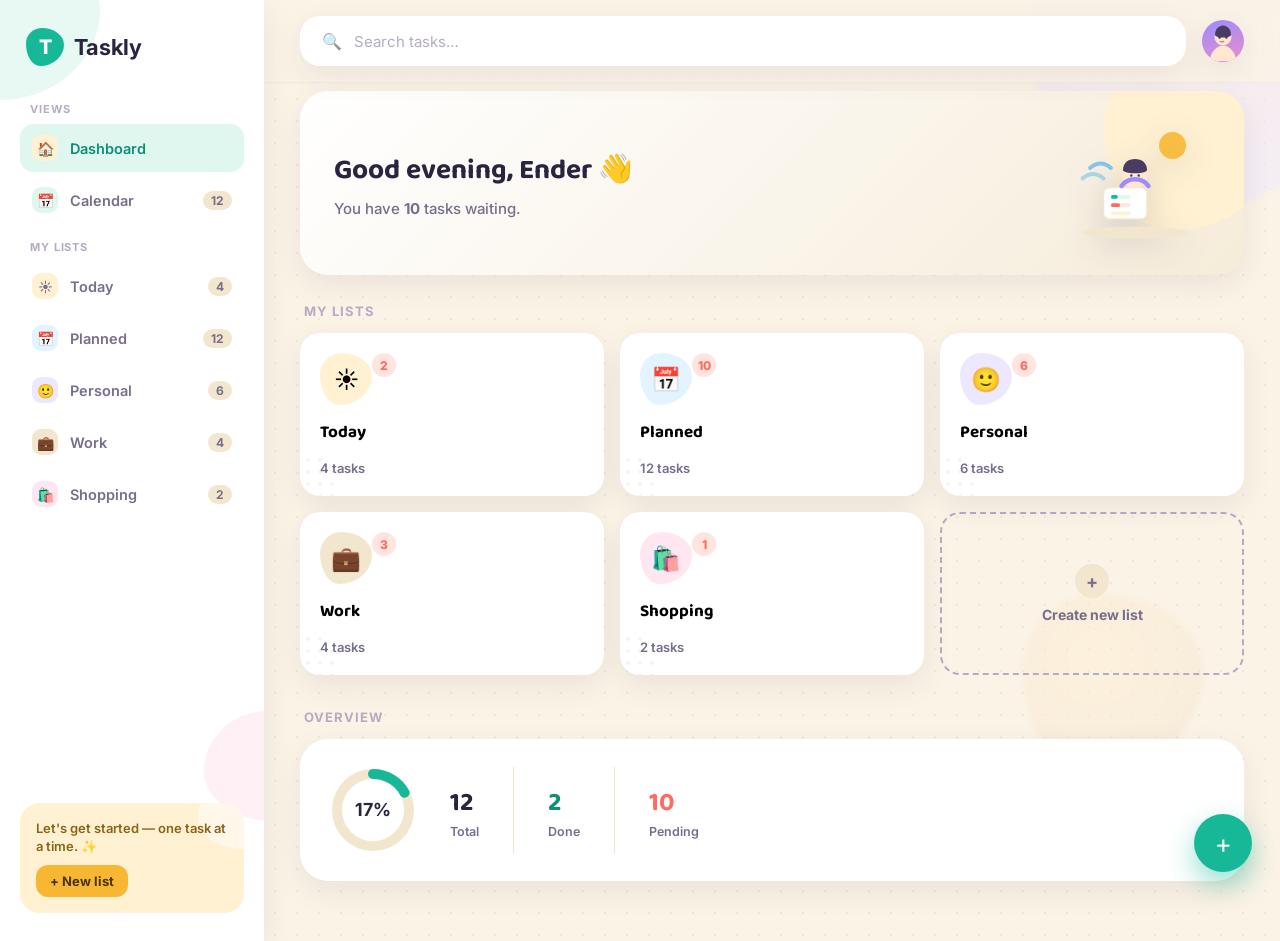
==== commit 8f61cef1: "feat: add mobile PWA offline service worker, app icons, and year 2000-2050 dropdown selectors" ====
--- a/frontend/index.html
+++ b/frontend/index.html
@@ -9,6 +9,14 @@
   <!-- Fonts -->
   <link rel="preconnect" href="https://fonts.googleapis.com">
   <link href="https://fonts.googleapis.com/css2?family=Baloo+2:wght@500;600;700;800&family=Inter:wght@400;500;600;700;800&display=swap" rel="stylesheet">
+
+  <!-- PWA & Mobile Standalone Tags -->
+  <link rel="manifest" href="manifest.json">
+  <meta name="theme-color" content="#17B897">
+  <meta name="apple-mobile-web-app-capable" content="yes">
+  <meta name="apple-mobile-web-app-status-bar-style" content="black-translucent">
+  <meta name="apple-mobile-web-app-title" content="Taskly">
+  <link rel="apple-touch-icon" href="icon-192.png">
 
   <!-- Styles -->
   <link rel="stylesheet" href="style.css">
@@ -273,6 +281,10 @@
       <kbd>Esc</kbd>
     </div>
     <div class="shortcut-row">
+      <span class="s-lbl">Toggle Calendar View</span>
+      <kbd>C</kbd>
+    </div>
+    <div class="shortcut-row">
       <span class="s-lbl">Submit Modal / Form</span>
       <kbd>Enter</kbd>
     </div>
@@ -283,9 +295,37 @@
   </div>
 </div>
 
-
-<!-- ─── App Logic ─────────────────────────────────────────── -->
+<!-- ─── Day Detail View Modal ──────────────────────────────── -->
+<div class="modal-overlay" id="dayDetailModal" role="dialog" aria-modal="true" aria-labelledby="dayDetailTitle">
+  <div class="modal" style="max-width:540px;">
+    <button class="modal-close" onclick="closeModal('dayDetailModal')" aria-label="Close">✕</button>
+    <div style="display:flex;align-items:center;gap:12px;margin-bottom:6px;">
+      <span style="font-size:24px;">📅</span>
+      <h2 id="dayDetailTitle" style="margin:0;">Tasks for Date</h2>
+    </div>
+    <p class="sub" id="dayDetailSub">Manage tasks scheduled for this day.</p>
+
+    <div id="dayDetailTasksList" style="max-height:320px;overflow-y:auto;display:flex;flex-direction:column;gap:8px;margin:16px 0;">
+      <!-- Tasks rendered here -->
+    </div>
+
+    <div class="modal-actions" style="justify-content:space-between;align-items:center;">
+      <button class="btn-ghost" onclick="closeModal('dayDetailModal')">Close</button>
+      <button class="btn-primary" id="dayDetailAddTaskBtn">+ Add Task for this Day</button>
+    </div>
+  </div>
+</div>
+
+
+<!-- ─── App Logic & PWA Service Worker ──────────────────────── -->
 <script src="app.js"></script>
+<script>
+  if ('serviceWorker' in navigator) {
+    window.addEventListener('load', () => {
+      navigator.serviceWorker.register('./sw.js').catch(err => console.log('SW registration error:', err));
+    });
+  }
+</script>
 
 </body>
 </html>
--- a/frontend/style.css
+++ b/frontend/style.css
@@ -646,3 +646,382 @@
   .list-header h2 { font-size: 20px; }
   .modal { padding: 24px; margin: 16px; }
 }
+
+/* ═══════════════════════════════════════════════════════════
+   DARK MODE — Shiny White + True Pitch Black AMOLED Theme
+═══════════════════════════════════════════════════════════ */
+[data-theme="dark"] {
+  --cream: #000000;
+  --cream-deep: #0D0D14;
+  --white: #14141F;
+  --ink: #FFFFFF;
+  --ink-soft: #B5ADC8;
+  --ink-faint: #756D88;
+  --teal: #17B897;
+  --teal-deep: #1DEBBF;
+  --teal-tint: rgba(23, 184, 151, 0.25);
+  --coral: #FF5C6C;
+  --coral-tint: rgba(255, 92, 108, 0.25);
+  --amber: #F7B733;
+  --amber-tint: rgba(247, 183, 51, 0.25);
+  --lilac: #A08BFF;
+  --lilac-tint: rgba(160, 139, 255, 0.25);
+  --sky: #3DB2FF;
+  --sky-tint: rgba(61, 178, 255, 0.25);
+  --pink: #FF70A6;
+  --pink-tint: rgba(255, 112, 166, 0.25);
+  --shadow-soft: 0 10px 30px rgba(0, 0, 0, 0.8);
+  --shadow-pop: 0 16px 45px rgba(0, 0, 0, 0.95);
+}
+
+[data-theme="dark"] body {
+  background: #000000;
+  color: #FFFFFF;
+}
+
+[data-theme="dark"] .bg-decor span.b1 { opacity: .12; }
+[data-theme="dark"] .bg-decor span.b2 { opacity: .12; }
+[data-theme="dark"] .bg-decor span.b3 { opacity: .15; }
+
+[data-theme="dark"] .sidebar {
+  background: #08080E;
+  border-right: 1px solid rgba(255, 255, 255, 0.08);
+}
+
+[data-theme="dark"] .topbar {
+  background: transparent;
+}
+
+[data-theme="dark"] .search input {
+  background: #141420;
+  color: #FFFFFF;
+  border: 1px solid rgba(255, 255, 255, 0.12);
+}
+[data-theme="dark"] .search input::placeholder {
+  color: #756D88;
+}
+
+[data-theme="dark"] .profile-popover,
+[data-theme="dark"] .modal {
+  background: #12121D;
+  border: 1px solid rgba(255, 255, 255, 0.12);
+  box-shadow: 0 20px 50px rgba(0, 0, 0, 0.9);
+}
+
+[data-theme="dark"] .task-row,
+[data-theme="dark"] .calendar-header,
+[data-theme="dark"] .overview-card,
+[data-theme="dark"] .hero,
+[data-theme="dark"] .list-card {
+  background: #141420;
+  border: 1px solid rgba(255, 255, 255, 0.08);
+}
+
+[data-theme="dark"] .task-row:hover,
+[data-theme="dark"] .calendar-cell:hover {
+  background: #1B1B2A;
+  border-color: rgba(255, 255, 255, 0.18);
+}
+
+[data-theme="dark"] .calendar-cell {
+  background: #12121C;
+  border: 1px solid rgba(255, 255, 255, 0.06);
+}
+[data-theme="dark"] .calendar-cell.other-month {
+  background: rgba(8, 8, 14, 0.6);
+  opacity: .35;
+}
+[data-theme="dark"] .day-task-chip {
+  background: #1D1D2C;
+  color: #FFFFFF;
+  border: 1px solid rgba(255, 255, 255, 0.06);
+}
+
+[data-theme="dark"] .field-input,
+[data-theme="dark"] .due-input,
+[data-theme="dark"] .add-row input,
+[data-theme="dark"] select,
+[data-theme="dark"] .cal-select {
+  background: #1A1A28 !important;
+  color: #FFFFFF !important;
+  border: 1px solid rgba(255, 255, 255, 0.14) !important;
+}
+
+[data-theme="dark"] option {
+  background: #12121D;
+  color: #FFFFFF;
+}
+
+/* ═══════════════════════════════════════════════════════════
+   CALENDAR VIEW — Cream Pastel Theme
+═══════════════════════════════════════════════════════════ */
+.calendar-header {
+  background: var(--white);
+  border-radius: var(--radius-lg);
+  padding: 22px 28px;
+  box-shadow: var(--shadow-soft);
+  display: flex;
+  align-items: center;
+  justify-content: space-between;
+  margin-bottom: 24px;
+  flex-wrap: wrap;
+  gap: 16px;
+}
+.calendar-title-group {
+  display: flex;
+  align-items: center;
+  gap: 12px;
+}
+.calendar-title-group h2 {
+  margin: 0;
+  font-size: 26px;
+  font-weight: 700;
+  color: var(--ink);
+}
+.calendar-nav-btns {
+  display: flex;
+  align-items: center;
+  gap: 8px;
+}
+.btn-cal-nav {
+  height: 38px;
+  padding: 0 16px;
+  border-radius: 12px;
+  background: var(--cream);
+  color: var(--ink);
+  font-weight: 600;
+  font-size: 14px;
+  display: flex;
+  align-items: center;
+  justify-content: center;
+  transition: all .2s ease;
+}
+.btn-cal-nav:hover {
+  background: var(--cream-deep);
+  transform: translateY(-1px);
+}
+.btn-cal-today {
+  background: var(--teal-tint);
+  color: var(--teal-deep);
+}
+.btn-cal-today:hover {
+  background: var(--teal);
+  color: white;
+}
+.calendar-stats {
+  display: flex;
+  align-items: center;
+  gap: 12px;
+}
+.cal-stat-pill {
+  background: var(--cream);
+  padding: 6px 14px;
+  border-radius: 20px;
+  font-size: 13px;
+  font-weight: 600;
+  color: var(--ink-soft);
+}
+.cal-stat-pill strong {
+  color: var(--ink);
+}
+
+/* Calendar Grid */
+.calendar-grid {
+  display: grid;
+  grid-template-columns: repeat(7, minmax(0, 1fr));
+  gap: 10px;
+  margin-bottom: 30px;
+  width: 100%;
+  box-sizing: border-box;
+}
+.calendar-day-header {
+  text-align: center;
+  font-size: 12px;
+  font-weight: 800;
+  letter-spacing: .08em;
+  text-transform: uppercase;
+  color: var(--ink-faint);
+  padding: 8px 0;
+  width: 100%;
+  box-sizing: border-box;
+  overflow: hidden;
+  white-space: nowrap;
+}
+
+/* Calendar Cell */
+.calendar-cell {
+  background: var(--white);
+  border-radius: var(--radius-sm);
+  min-height: 110px;
+  min-width: 0;
+  padding: 8px;
+  box-shadow: var(--shadow-soft);
+  display: flex;
+  flex-direction: column;
+  gap: 5px;
+  transition: transform .2s ease, box-shadow .2s ease, border-color .2s ease;
+  position: relative;
+  cursor: pointer;
+  border: 2px solid transparent;
+  box-sizing: border-box;
+  overflow: hidden;
+}
+.calendar-cell:hover {
+  transform: translateY(-2px);
+  box-shadow: var(--shadow-pop);
+  border-color: var(--cream-deep);
+}
+.calendar-cell.today {
+  background: var(--teal-tint);
+  border-color: var(--teal);
+}
+.calendar-cell.other-month {
+  opacity: .45;
+  background: rgba(251, 243, 230, .6);
+}
+
+/* Cell Header */
+.cell-header {
+  display: flex;
+  align-items: center;
+  justify-content: space-between;
+  margin-bottom: 2px;
+}
+.day-num {
+  font-size: 14px;
+  font-weight: 700;
+  color: var(--ink-soft);
+  width: 26px;
+  height: 26px;
+  display: flex;
+  align-items: center;
+  justify-content: center;
+  border-radius: 50%;
+}
+.calendar-cell.today .day-num {
+  background: var(--teal);
+  color: white;
+}
+.cell-add-btn {
+  opacity: 0;
+  width: 22px;
+  height: 22px;
+  border-radius: 6px;
+  background: var(--cream);
+  color: var(--ink-soft);
+  font-size: 14px;
+  font-weight: 700;
+  display: flex;
+  align-items: center;
+  justify-content: center;
+  transition: all .15s ease;
+}
+.calendar-cell:hover .cell-add-btn {
+  opacity: 1;
+}
+.cell-add-btn:hover {
+  background: var(--teal);
+  color: white;
+}
+
+/* Tasks inside Day Cell */
+.cell-tasks {
+  display: flex;
+  flex-direction: column;
+  gap: 4px;
+  overflow: hidden;
+}
+.day-task-chip {
+  display: flex;
+  align-items: center;
+  gap: 6px;
+  padding: 4px 8px;
+  border-radius: 8px;
+  background: var(--cream);
+  font-size: 11.5px;
+  font-weight: 600;
+  color: var(--ink);
+  white-space: nowrap;
+  overflow: hidden;
+  text-overflow: ellipsis;
+  transition: background .15s ease;
+}
+.day-task-chip:hover {
+  background: var(--cream-deep);
+}
+.day-task-chip.done {
+  text-decoration: line-through;
+  opacity: .55;
+}
+.day-task-chip .prio-dot {
+  width: 7px;
+  height: 7px;
+  border-radius: 50%;
+  flex-shrink: 0;
+}
+.day-task-chip .prio-dot.High { background: var(--coral); }
+.day-task-chip .prio-dot.Medium { background: var(--amber); }
+.day-task-chip .prio-dot.Low { background: var(--teal); }
+
+.day-task-more {
+  font-size: 10.5px;
+  font-weight: 700;
+  color: var(--teal-deep);
+  padding: 2px 6px;
+  border-radius: 6px;
+  background: var(--teal-tint);
+  align-self: flex-start;
+}
+
+/* Day Detail Modal Tasks */
+.day-detail-row {
+  display: flex;
+  align-items: center;
+  gap: 12px;
+  padding: 12px 16px;
+  border-radius: 14px;
+  background: var(--cream);
+  transition: background .15s ease;
+}
+.day-detail-row:hover {
+  background: var(--cream-deep);
+}
+.day-detail-row.done .task-title {
+  text-decoration: line-through;
+  color: var(--ink-faint);
+}
+
+@media (max-width: 900px) {
+  .calendar-grid {
+    grid-template-columns: repeat(7, 1fr);
+    gap: 6px;
+  }
+  .calendar-cell {
+    min-height: 90px;
+    padding: 6px;
+  }
+  .day-task-chip {
+    font-size: 10px;
+    padding: 3px 5px;
+  }
+}
+@media (max-width: 600px) {
+  .calendar-header {
+    flex-direction: column;
+    align-items: flex-start;
+  }
+  .calendar-cell {
+    min-height: 70px;
+    padding: 4px;
+  }
+  .cell-tasks {
+    display: none; /* Hide detailed chips on ultra small mobile view, show dot counts */
+  }
+  .mobile-task-dots {
+    display: flex;
+    gap: 3px;
+    margin-top: 4px;
+    flex-wrap: wrap;
+  }
+}
+
